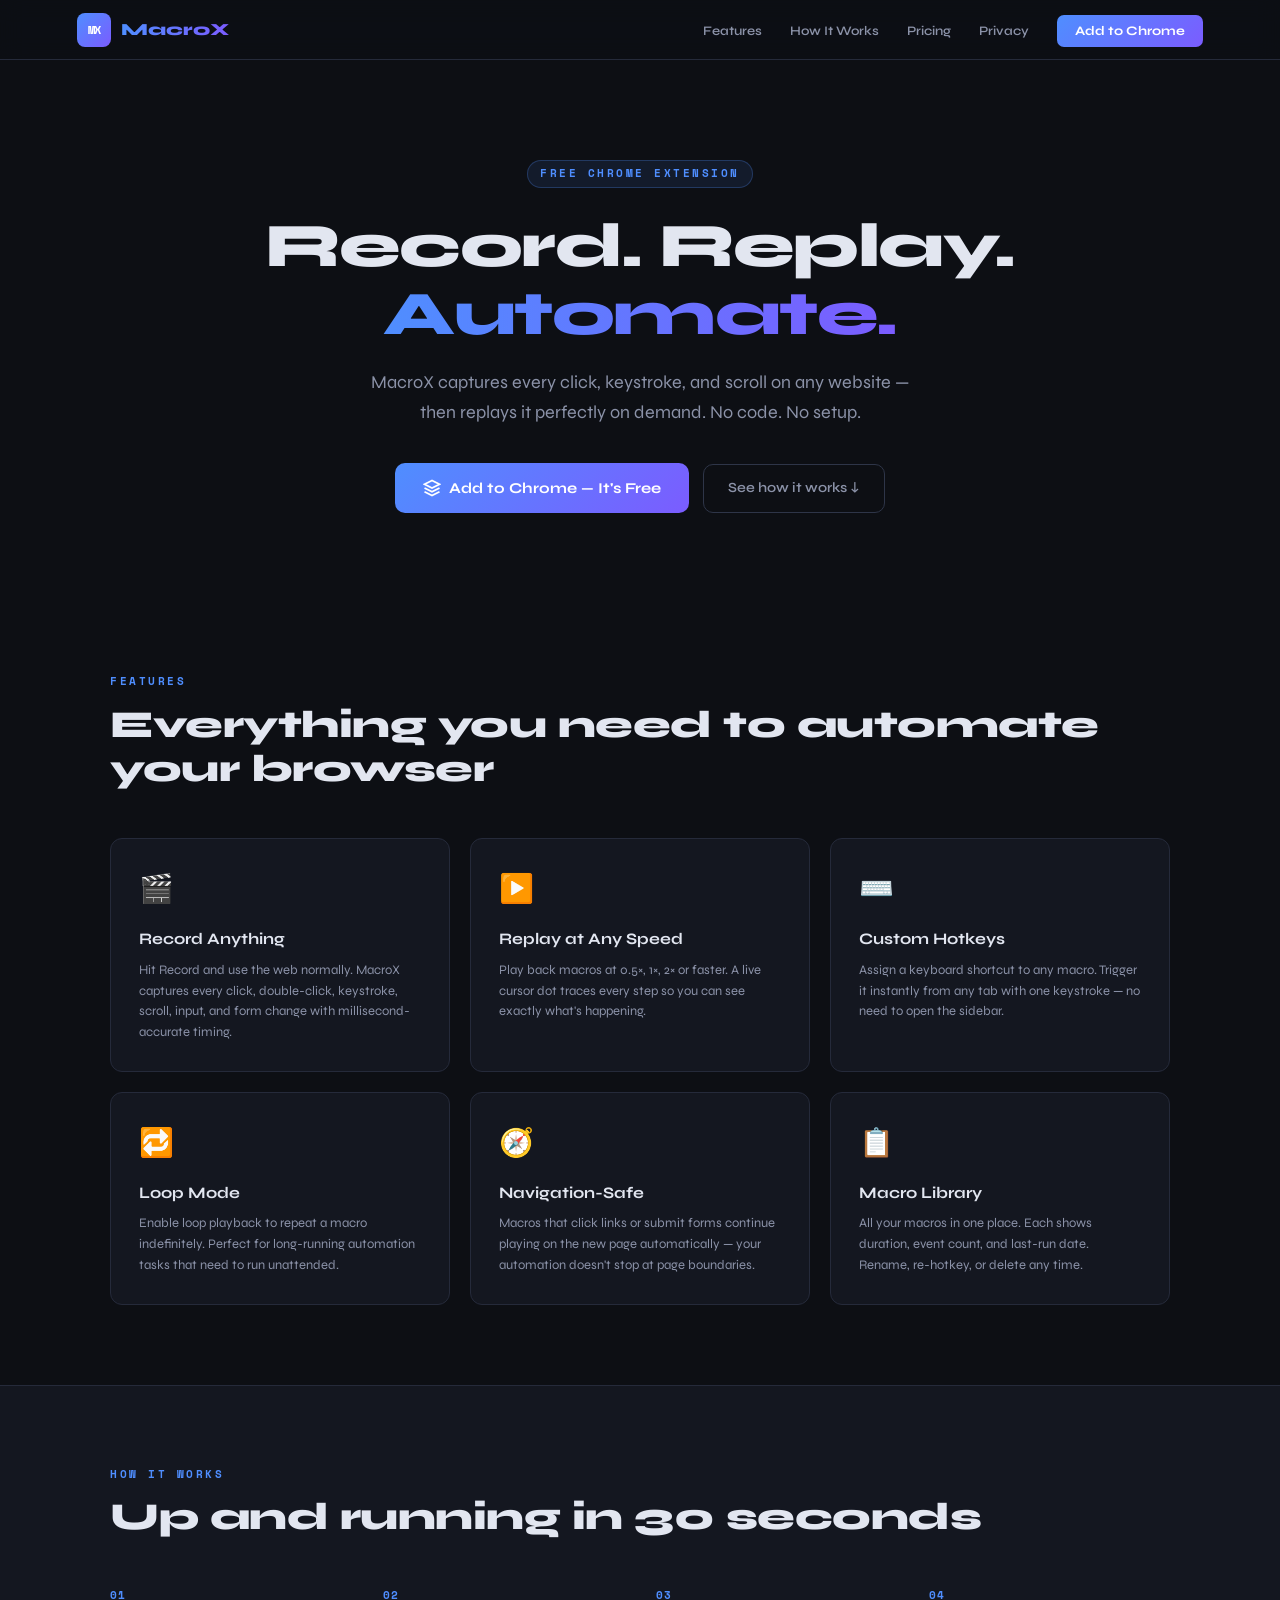
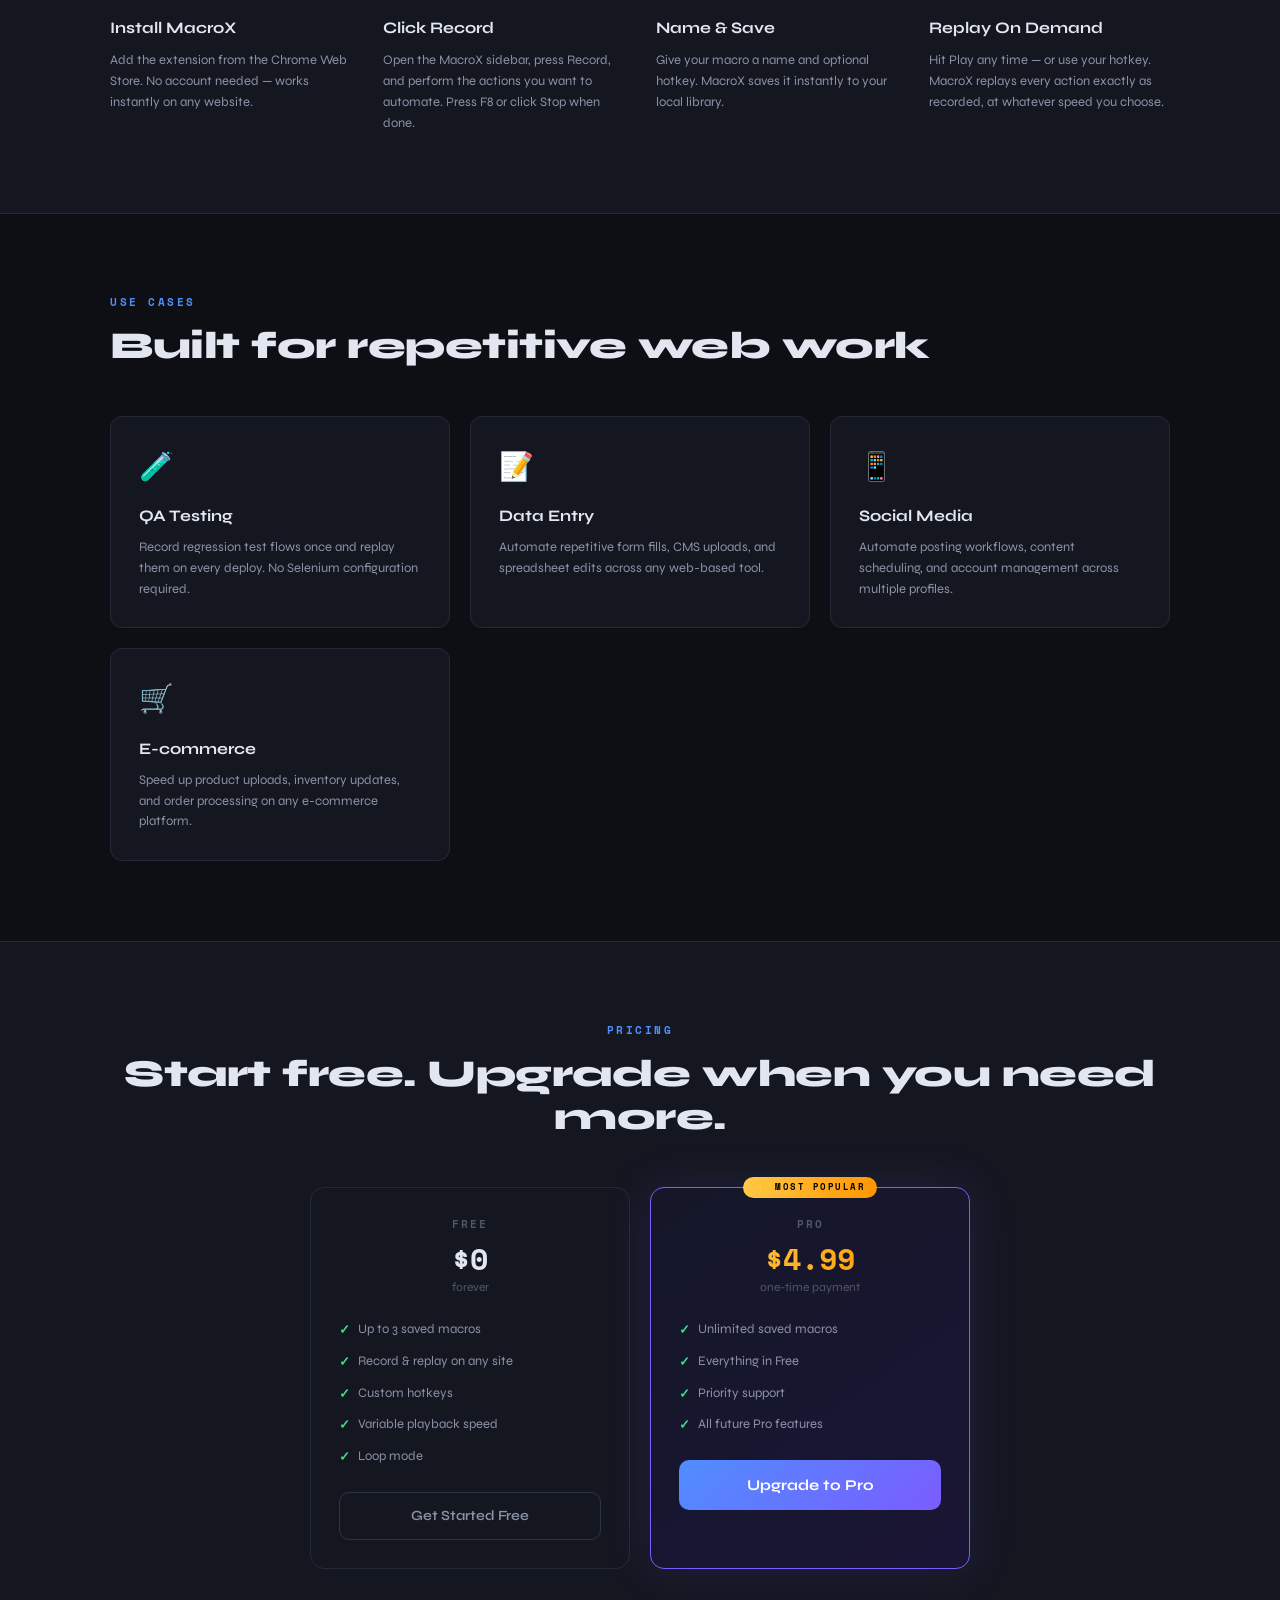
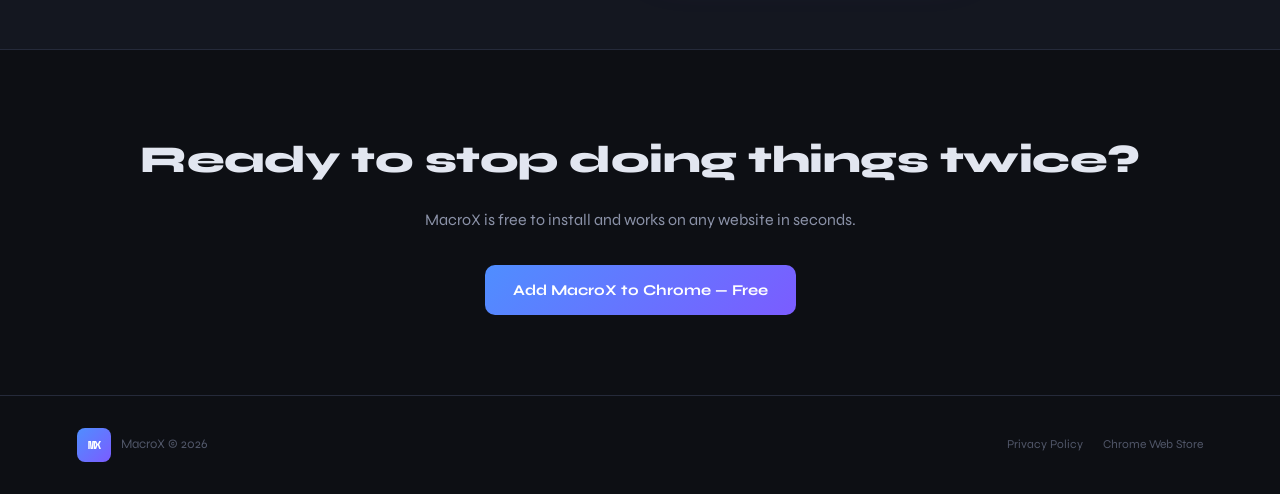
==== index.html @ e02ba6ea "feat: initial MacroX website Landing page with SEO, structured data, features, pricing, and CTA. Pri" ====
<!DOCTYPE html>
<html lang="en">
<head>
  <meta charset="UTF-8">
  <meta name="viewport" content="width=device-width, initial-scale=1.0">

  <!-- Primary SEO -->
  <title>MacroX — Browser Macro Recorder & Player for Chrome</title>
  <meta name="description" content="Record and replay browser macros in one click. Automate clicks, typing, scrolling, and form fills on any website — no coding required. Free Chrome extension.">
  <meta name="keywords" content="macro recorder, browser automation, chrome extension, auto clicker, replay clicks, keyboard shortcuts, task automation, web automation, form filler, workflow automation, mouse recorder, no-code automation">
  <meta name="author" content="MacroX">
  <link rel="canonical" href="https://sn3ll.github.io/macrox-chrome-extension/">

  <!-- Open Graph (social sharing) -->
  <meta property="og:type" content="website">
  <meta property="og:url" content="https://sn3ll.github.io/macrox-chrome-extension/">
  <meta property="og:title" content="MacroX — Browser Macro Recorder & Player">
  <meta property="og:description" content="Record and replay browser macros in one click. Automate any repetitive web task — no coding required.">
  <meta property="og:image" content="https://sn3ll.github.io/macrox-chrome-extension/og-image.png">

  <!-- Twitter Card -->
  <meta name="twitter:card" content="summary_large_image">
  <meta name="twitter:title" content="MacroX — Browser Macro Recorder & Player">
  <meta name="twitter:description" content="Automate any repetitive browser task. Record once, replay forever.">
  <meta name="twitter:image" content="https://sn3ll.github.io/macrox-chrome-extension/og-image.png">

  <!-- Favicon -->
  <link rel="icon" type="image/png" sizes="32x32" href="icons/icon32.png">
  <link rel="icon" type="image/png" sizes="16x16" href="icons/icon16.png">

  <!-- Structured Data (JSON-LD) -->
  <script type="application/ld+json">
  {
    "@context": "https://schema.org",
    "@type": "SoftwareApplication",
    "name": "MacroX",
    "operatingSystem": "Chrome",
    "applicationCategory": "BrowserApplication",
    "offers": [
      {
        "@type": "Offer",
        "price": "0",
        "priceCurrency": "USD",
        "name": "Free"
      },
      {
        "@type": "Offer",
        "price": "4.99",
        "priceCurrency": "USD",
        "name": "Pro"
      }
    ],
    "description": "Record and replay browser macros: clicks, typing, scrolling, and hotkeys — automate any repetitive web task in seconds.",
    "url": "https://sn3ll.github.io/macrox-chrome-extension/"
  }
  </script>

  <link rel="stylesheet" href="style.css">
</head>
<body>

  <!-- Navigation -->
  <nav>
    <a class="nav-logo" href="#">
      <div class="logo-mark">MX</div>
      <span class="logo-name">MacroX</span>
    </a>
    <ul class="nav-links">
      <li><a href="#features">Features</a></li>
      <li><a href="#how-it-works">How It Works</a></li>
      <li><a href="#pricing">Pricing</a></li>
      <li><a href="privacy.html">Privacy</a></li>
      <li><a class="nav-cta" href="https://chrome.google.com/webstore/detail/macrox/EXTENSION_ID" target="_blank" rel="noopener">Add to Chrome</a></li>
    </ul>
  </nav>

  <!-- Hero -->
  <section class="hero">
    <div class="hero-eyebrow">Free Chrome Extension</div>
    <h1>Record. Replay. <span>Automate.</span></h1>
    <p>MacroX captures every click, keystroke, and scroll on any website — then replays it perfectly on demand. No code. No setup.</p>
    <div class="hero-buttons">
      <a class="btn-primary" href="https://chrome.google.com/webstore/detail/macrox/EXTENSION_ID" target="_blank" rel="noopener">
        <svg width="18" height="18" viewBox="0 0 24 24" fill="none" stroke="currentColor" stroke-width="2.5"><path d="M12 2L2 7l10 5 10-5-10-5z"/><path d="M2 17l10 5 10-5M2 12l10 5 10-5"/></svg>
        Add to Chrome — It's Free
      </a>
      <a class="btn-ghost" href="#how-it-works">See how it works ↓</a>
    </div>
  </section>

  <!-- Features -->
  <section id="features">
    <div class="container">
      <div class="section-label">Features</div>
      <h2 class="section-title">Everything you need to automate your browser</h2>
      <div class="features-grid">

        <div class="feature-card">
          <span class="feature-icon">🎬</span>
          <h3>Record Anything</h3>
          <p>Hit Record and use the web normally. MacroX captures every click, double-click, keystroke, scroll, input, and form change with millisecond-accurate timing.</p>
        </div>

        <div class="feature-card">
          <span class="feature-icon">▶️</span>
          <h3>Replay at Any Speed</h3>
          <p>Play back macros at 0.5×, 1×, 2× or faster. A live cursor dot traces every step so you can see exactly what's happening.</p>
        </div>

        <div class="feature-card">
          <span class="feature-icon">⌨️</span>
          <h3>Custom Hotkeys</h3>
          <p>Assign a keyboard shortcut to any macro. Trigger it instantly from any tab with one keystroke — no need to open the sidebar.</p>
        </div>

        <div class="feature-card">
          <span class="feature-icon">🔁</span>
          <h3>Loop Mode</h3>
          <p>Enable loop playback to repeat a macro indefinitely. Perfect for long-running automation tasks that need to run unattended.</p>
        </div>

        <div class="feature-card">
          <span class="feature-icon">🧭</span>
          <h3>Navigation-Safe</h3>
          <p>Macros that click links or submit forms continue playing on the new page automatically — your automation doesn't stop at page boundaries.</p>
        </div>

        <div class="feature-card">
          <span class="feature-icon">📋</span>
          <h3>Macro Library</h3>
          <p>All your macros in one place. Each shows duration, event count, and last-run date. Rename, re-hotkey, or delete any time.</p>
        </div>

      </div>
    </div>
  </section>

  <!-- How It Works -->
  <section class="steps" id="how-it-works">
    <div class="container">
      <div class="section-label">How It Works</div>
      <h2 class="section-title">Up and running in 30 seconds</h2>
      <div class="steps-grid">
        <div class="step">
          <span class="step-num">01</span>
          <h3>Install MacroX</h3>
          <p>Add the extension from the Chrome Web Store. No account needed — works instantly on any website.</p>
        </div>
        <div class="step">
          <span class="step-num">02</span>
          <h3>Click Record</h3>
          <p>Open the MacroX sidebar, press Record, and perform the actions you want to automate. Press F8 or click Stop when done.</p>
        </div>
        <div class="step">
          <span class="step-num">03</span>
          <h3>Name &amp; Save</h3>
          <p>Give your macro a name and optional hotkey. MacroX saves it instantly to your local library.</p>
        </div>
        <div class="step">
          <span class="step-num">04</span>
          <h3>Replay On Demand</h3>
          <p>Hit Play any time — or use your hotkey. MacroX replays every action exactly as recorded, at whatever speed you choose.</p>
        </div>
      </div>
    </div>
  </section>

  <!-- Use Cases -->
  <section id="use-cases">
    <div class="container">
      <div class="section-label">Use Cases</div>
      <h2 class="section-title">Built for repetitive web work</h2>
      <div class="features-grid">
        <div class="feature-card">
          <span class="feature-icon">🧪</span>
          <h3>QA Testing</h3>
          <p>Record regression test flows once and replay them on every deploy. No Selenium configuration required.</p>
        </div>
        <div class="feature-card">
          <span class="feature-icon">📝</span>
          <h3>Data Entry</h3>
          <p>Automate repetitive form fills, CMS uploads, and spreadsheet edits across any web-based tool.</p>
        </div>
        <div class="feature-card">
          <span class="feature-icon">📱</span>
          <h3>Social Media</h3>
          <p>Automate posting workflows, content scheduling, and account management across multiple profiles.</p>
        </div>
        <div class="feature-card">
          <span class="feature-icon">🛒</span>
          <h3>E-commerce</h3>
          <p>Speed up product uploads, inventory updates, and order processing on any e-commerce platform.</p>
        </div>
      </div>
    </div>
  </section>

  <!-- Pricing -->
  <section id="pricing" style="background: var(--bg2); border-top: 1px solid var(--border); border-bottom: 1px solid var(--border);">
    <div class="container" style="text-align:center">
      <div class="section-label" style="justify-content:center;display:flex">Pricing</div>
      <h2 class="section-title">Start free. Upgrade when you need more.</h2>
      <div class="pricing-grid">

        <div class="plan-card">
          <div class="plan-name">Free</div>
          <div class="plan-price">$0</div>
          <div class="plan-cycle">forever</div>
          <ul class="plan-features">
            <li>Up to 3 saved macros</li>
            <li>Record &amp; replay on any site</li>
            <li>Custom hotkeys</li>
            <li>Variable playback speed</li>
            <li>Loop mode</li>
          </ul>
          <a class="btn-ghost" href="https://chrome.google.com/webstore/detail/macrox/EXTENSION_ID" target="_blank" rel="noopener" style="width:100%;justify-content:center">Get Started Free</a>
        </div>

        <div class="plan-card featured">
          <div class="plan-name">Pro</div>
          <div class="plan-price gold">$4.99</div>
          <div class="plan-cycle">one-time payment</div>
          <ul class="plan-features">
            <li>Unlimited saved macros</li>
            <li>Everything in Free</li>
            <li>Priority support</li>
            <li>All future Pro features</li>
          </ul>
          <a class="btn-primary" href="https://chrome.google.com/webstore/detail/macrox/EXTENSION_ID" target="_blank" rel="noopener" style="width:100%;justify-content:center">Upgrade to Pro</a>
        </div>

      </div>
    </div>
  </section>

  <!-- CTA -->
  <section style="text-align:center">
    <div class="container">
      <h2 style="font-size:clamp(24px,3.5vw,38px);font-weight:800;letter-spacing:-0.5px;margin-bottom:16px">Ready to stop doing things twice?</h2>
      <p style="color:var(--text2);max-width:460px;margin:0 auto 32px;font-size:16px">MacroX is free to install and works on any website in seconds.</p>
      <a class="btn-primary" href="https://chrome.google.com/webstore/detail/macrox/EXTENSION_ID" target="_blank" rel="noopener">
        Add MacroX to Chrome — Free
      </a>
    </div>
  </section>

  <!-- Footer -->
  <footer>
    <div style="display:flex;align-items:center;gap:10px">
      <div class="logo-mark">MX</div>
      <span style="font-size:13px;color:var(--text3)">MacroX © 2026</span>
    </div>
    <div style="display:flex;gap:20px">
      <a href="privacy.html">Privacy Policy</a>
      <a href="https://chrome.google.com/webstore/detail/macrox/EXTENSION_ID" target="_blank" rel="noopener">Chrome Web Store</a>
    </div>
  </footer>

</body>
</html>
---- style.css ----
/* MacroX Website — Shared Styles */
@import url('https://fonts.googleapis.com/css2?family=Space+Mono:wght@400;700&family=Syne:wght@400;600;700;800&display=swap');

*, *::before, *::after { box-sizing: border-box; margin: 0; padding: 0; }

:root {
  --bg:      #0d0f14;
  --bg2:     #141720;
  --bg3:     #1c2030;
  --border:  #252a3a;
  --border2: #2e3548;
  --accent:  #4f8eff;
  --accent2: #7b5cff;
  --gold:    #ffc947;
  --gold2:   #ff9500;
  --green:   #3ddc84;
  --text:    #e2e6f0;
  --text2:   #8b92a8;
  --text3:   #505668;
  --mono:    'Space Mono', monospace;
  --ui:      'Syne', sans-serif;
  --radius:  10px;
}

html { scroll-behavior: smooth; }

body {
  background: var(--bg);
  color: var(--text);
  font-family: var(--ui);
  font-size: 15px;
  line-height: 1.6;
  overflow-x: hidden;
}

a { color: var(--accent); text-decoration: none; }
a:hover { text-decoration: underline; }

/* ── Nav ───────────────────────────────────────────────── */
nav {
  position: sticky;
  top: 0;
  z-index: 100;
  background: rgba(13,15,20,0.85);
  backdrop-filter: blur(12px);
  -webkit-backdrop-filter: blur(12px);
  border-bottom: 1px solid var(--border);
  padding: 0 6vw;
  display: flex;
  align-items: center;
  justify-content: space-between;
  height: 60px;
}

.nav-logo {
  display: flex;
  align-items: center;
  gap: 10px;
  text-decoration: none;
}

.logo-mark {
  width: 34px; height: 34px;
  background: linear-gradient(135deg, var(--accent), var(--accent2));
  border-radius: 8px;
  display: flex; align-items: center; justify-content: center;
  font-family: var(--mono);
  font-weight: 700; font-size: 12px; color: #fff;
  letter-spacing: -1px;
  flex-shrink: 0;
}

.logo-name {
  font-family: var(--ui);
  font-weight: 800;
  font-size: 17px;
  background: linear-gradient(90deg, var(--accent), var(--accent2));
  -webkit-background-clip: text;
  -webkit-text-fill-color: transparent;
}

.nav-links {
  display: flex;
  align-items: center;
  gap: 28px;
  list-style: none;
}

.nav-links a {
  font-size: 13px;
  font-weight: 600;
  color: var(--text2);
  transition: color 0.15s;
}

.nav-links a:hover { color: var(--text); text-decoration: none; }

.nav-cta {
  background: linear-gradient(135deg, var(--accent), var(--accent2));
  color: #fff !important;
  padding: 8px 18px;
  border-radius: 7px;
  font-size: 13px !important;
  font-weight: 700 !important;
  transition: opacity 0.15s !important;
}

.nav-cta:hover { opacity: 0.85; }

/* ── Sections ──────────────────────────────────────────── */
section { padding: 80px 6vw; }

.container {
  max-width: 1060px;
  margin: 0 auto;
}

/* ── Hero ──────────────────────────────────────────────── */
.hero {
  padding: 100px 6vw 80px;
  text-align: center;
}

.hero-eyebrow {
  display: inline-block;
  font-family: var(--mono);
  font-size: 11px;
  font-weight: 700;
  letter-spacing: 2.5px;
  text-transform: uppercase;
  color: var(--accent);
  background: rgba(79,142,255,0.1);
  border: 1px solid rgba(79,142,255,0.25);
  padding: 4px 12px;
  border-radius: 20px;
  margin-bottom: 24px;
}

.hero h1 {
  font-size: clamp(32px, 5vw, 62px);
  font-weight: 800;
  line-height: 1.1;
  letter-spacing: -1.5px;
  margin-bottom: 20px;
  max-width: 820px;
  margin-left: auto;
  margin-right: auto;
}

.hero h1 span {
  background: linear-gradient(90deg, var(--accent), var(--accent2));
  -webkit-background-clip: text;
  -webkit-text-fill-color: transparent;
}

.hero p {
  font-size: clamp(15px, 2vw, 18px);
  color: var(--text2);
  max-width: 560px;
  margin: 0 auto 36px;
  line-height: 1.65;
}

.hero-buttons {
  display: flex;
  align-items: center;
  justify-content: center;
  gap: 14px;
  flex-wrap: wrap;
}

.btn-primary {
  display: inline-flex;
  align-items: center;
  gap: 8px;
  background: linear-gradient(135deg, var(--accent), var(--accent2));
  color: #fff;
  font-family: var(--ui);
  font-weight: 700;
  font-size: 15px;
  padding: 13px 28px;
  border-radius: var(--radius);
  transition: opacity 0.15s, transform 0.15s;
  text-decoration: none;
}

.btn-primary:hover { opacity: 0.88; transform: translateY(-1px); text-decoration: none; }

.btn-ghost {
  display: inline-flex;
  align-items: center;
  gap: 8px;
  background: transparent;
  color: var(--text2);
  font-family: var(--ui);
  font-weight: 600;
  font-size: 14px;
  padding: 12px 24px;
  border-radius: var(--radius);
  border: 1px solid var(--border2);
  transition: border-color 0.15s, color 0.15s;
  text-decoration: none;
}

.btn-ghost:hover { border-color: var(--accent); color: var(--text); text-decoration: none; }

/* ── Feature Grid ──────────────────────────────────────── */
.section-label {
  font-family: var(--mono);
  font-size: 11px;
  font-weight: 700;
  letter-spacing: 2.5px;
  text-transform: uppercase;
  color: var(--accent);
  margin-bottom: 12px;
}

.section-title {
  font-size: clamp(24px, 3.5vw, 38px);
  font-weight: 800;
  letter-spacing: -0.5px;
  margin-bottom: 48px;
  line-height: 1.15;
}

.features-grid {
  display: grid;
  grid-template-columns: repeat(auto-fit, minmax(280px, 1fr));
  gap: 20px;
}

.feature-card {
  background: var(--bg2);
  border: 1px solid var(--border);
  border-radius: 12px;
  padding: 28px;
  transition: border-color 0.2s;
}

.feature-card:hover { border-color: var(--border2); }

.feature-icon {
  font-size: 28px;
  margin-bottom: 14px;
  display: block;
}

.feature-card h3 {
  font-size: 16px;
  font-weight: 700;
  margin-bottom: 8px;
}

.feature-card p {
  font-size: 13px;
  color: var(--text2);
  line-height: 1.6;
}

/* ── Steps ─────────────────────────────────────────────── */
.steps {
  background: var(--bg2);
  border-top: 1px solid var(--border);
  border-bottom: 1px solid var(--border);
}

.steps-grid {
  display: grid;
  grid-template-columns: repeat(auto-fit, minmax(200px, 1fr));
  gap: 32px;
  counter-reset: step;
}

.step {
  display: flex;
  flex-direction: column;
  gap: 10px;
  counter-increment: step;
}

.step-num {
  font-family: var(--mono);
  font-size: 11px;
  font-weight: 700;
  letter-spacing: 1px;
  color: var(--accent);
}

.step h3 { font-size: 16px; font-weight: 700; }
.step p { font-size: 13px; color: var(--text2); }

/* ── Pricing ───────────────────────────────────────────── */
.pricing-grid {
  display: grid;
  grid-template-columns: 1fr 1fr;
  gap: 20px;
  max-width: 660px;
  margin: 0 auto;
}

@media (max-width: 540px) {
  .pricing-grid { grid-template-columns: 1fr; }
}

.plan-card {
  background: var(--bg2);
  border: 1px solid var(--border);
  border-radius: 14px;
  padding: 28px;
  position: relative;
}

.plan-card.featured {
  border-color: var(--accent2);
  background: linear-gradient(145deg, #141728, #1a1535);
  box-shadow: 0 0 48px rgba(123,92,255,0.14);
}

.plan-card.featured::before {
  content: '⚡ MOST POPULAR';
  position: absolute;
  top: -11px;
  left: 50%;
  transform: translateX(-50%);
  background: linear-gradient(90deg, var(--gold), var(--gold2));
  color: #000;
  font-family: var(--mono);
  font-size: 9px;
  font-weight: 700;
  letter-spacing: 1.5px;
  padding: 3px 12px;
  border-radius: 20px;
  white-space: nowrap;
}

.plan-name {
  font-family: var(--mono);
  font-size: 11px;
  font-weight: 700;
  letter-spacing: 2px;
  text-transform: uppercase;
  color: var(--text3);
  margin-bottom: 10px;
}

.plan-price {
  font-family: var(--mono);
  font-size: 30px;
  font-weight: 700;
  margin-bottom: 4px;
  line-height: 1;
}

.plan-price.gold {
  background: linear-gradient(90deg, var(--gold), var(--gold2));
  -webkit-background-clip: text;
  -webkit-text-fill-color: transparent;
}

.plan-cycle {
  font-size: 12px;
  color: var(--text3);
  margin-bottom: 22px;
}

.plan-features {
  list-style: none;
  display: flex;
  flex-direction: column;
  gap: 10px;
  margin-bottom: 24px;
}

.plan-features li {
  display: flex;
  align-items: flex-start;
  gap: 8px;
  font-size: 13px;
  color: var(--text2);
}

.plan-features li::before {
  content: '✓';
  color: var(--green);
  font-weight: 700;
  flex-shrink: 0;
  margin-top: 1px;
}

/* ── Footer ────────────────────────────────────────────── */
footer {
  border-top: 1px solid var(--border);
  padding: 32px 6vw;
  display: flex;
  align-items: center;
  justify-content: space-between;
  flex-wrap: wrap;
  gap: 14px;
}

footer p {
  font-size: 12px;
  color: var(--text3);
}

footer a {
  font-size: 12px;
  color: var(--text3);
}

footer a:hover { color: var(--text2); }

/* ── Responsive ────────────────────────────────────────── */
@media (max-width: 640px) {
  nav { padding: 0 20px; }
  .nav-links { display: none; }
  section { padding: 60px 20px; }
  .hero { padding: 70px 20px 60px; }
  footer { flex-direction: column; align-items: flex-start; }
}
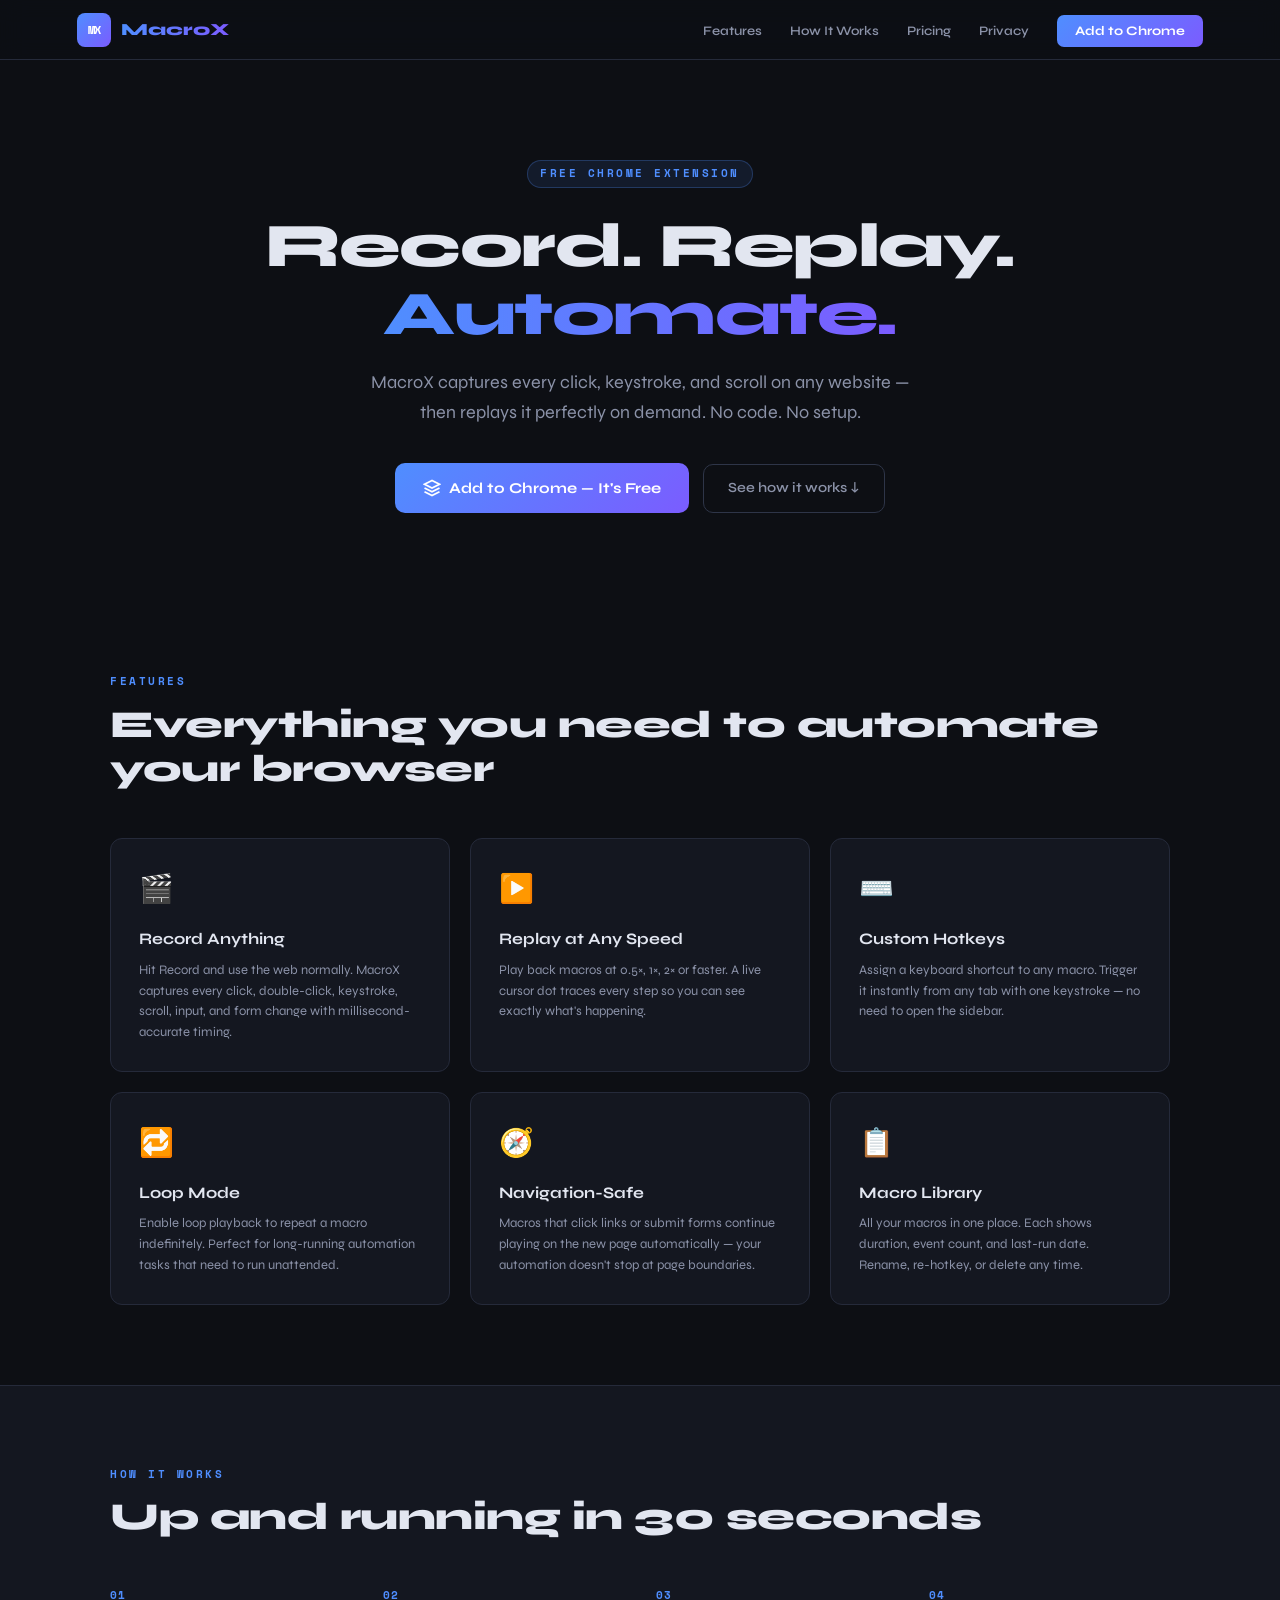
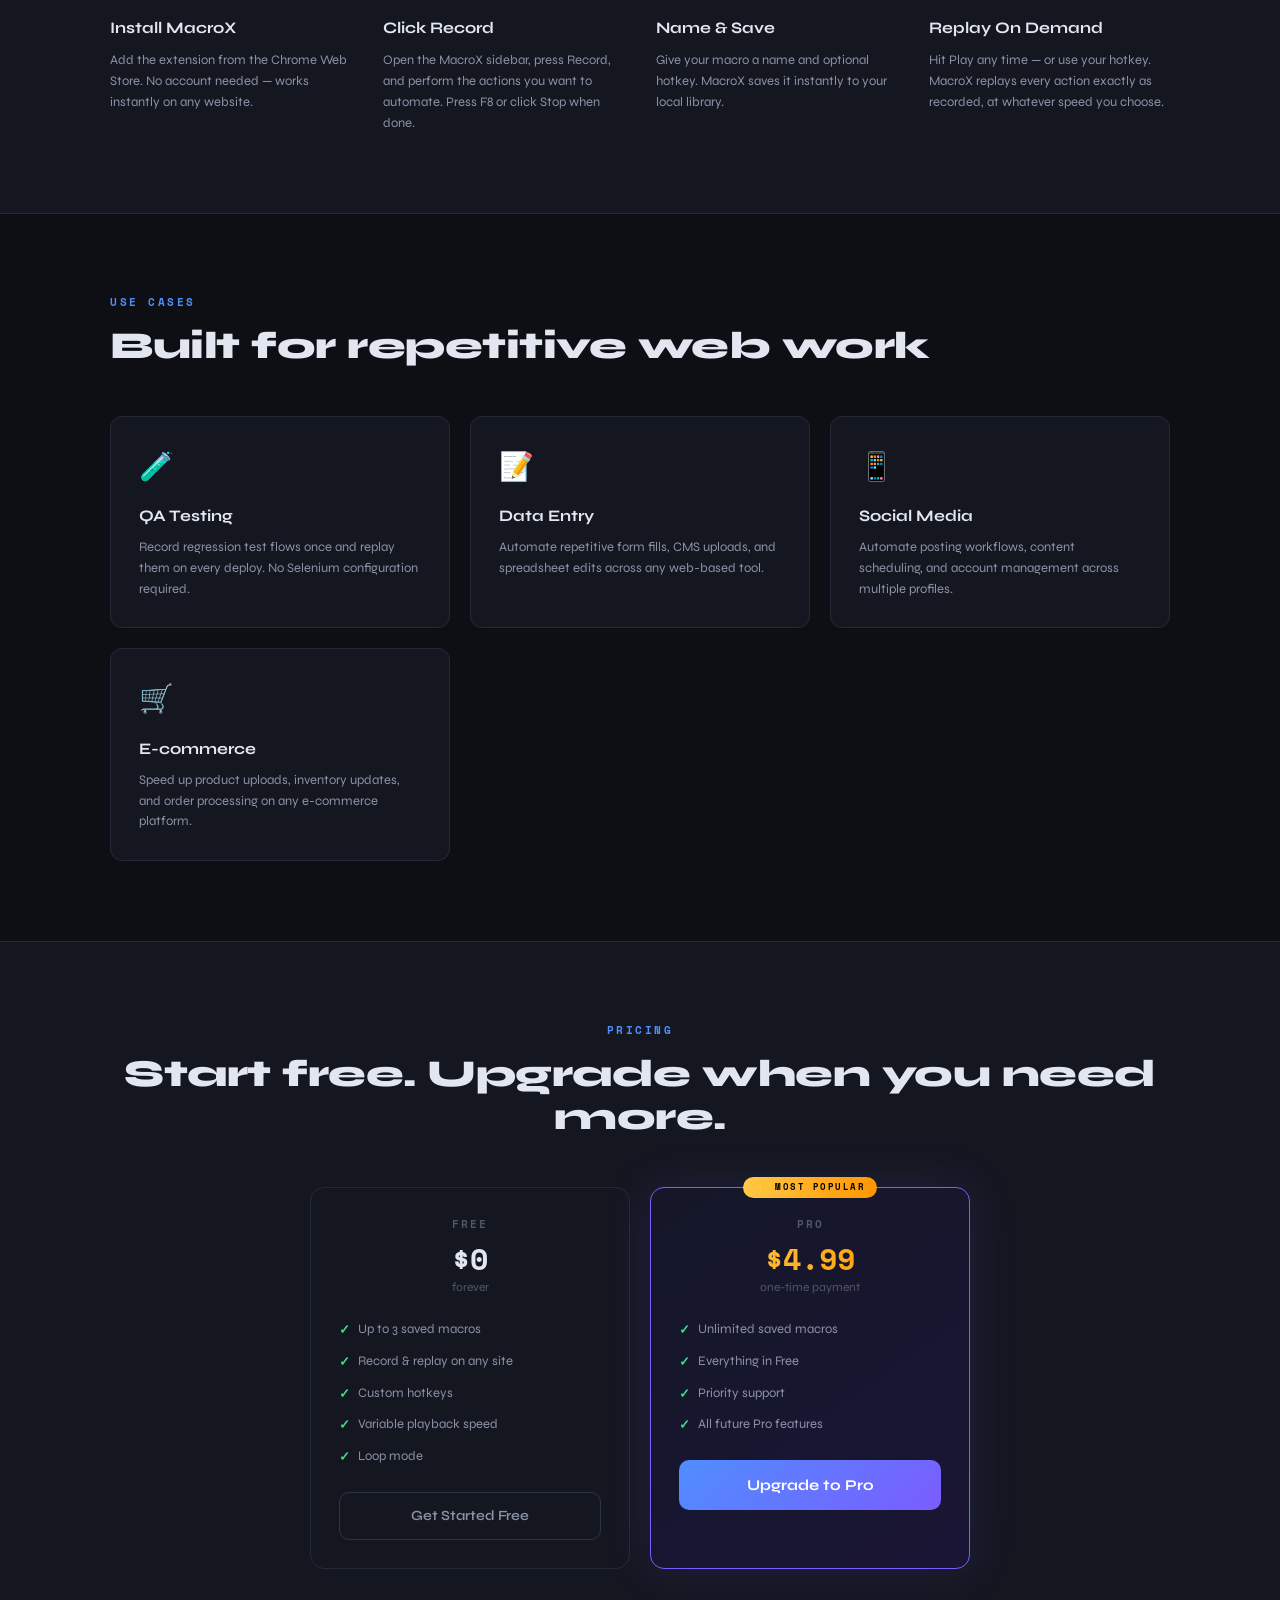
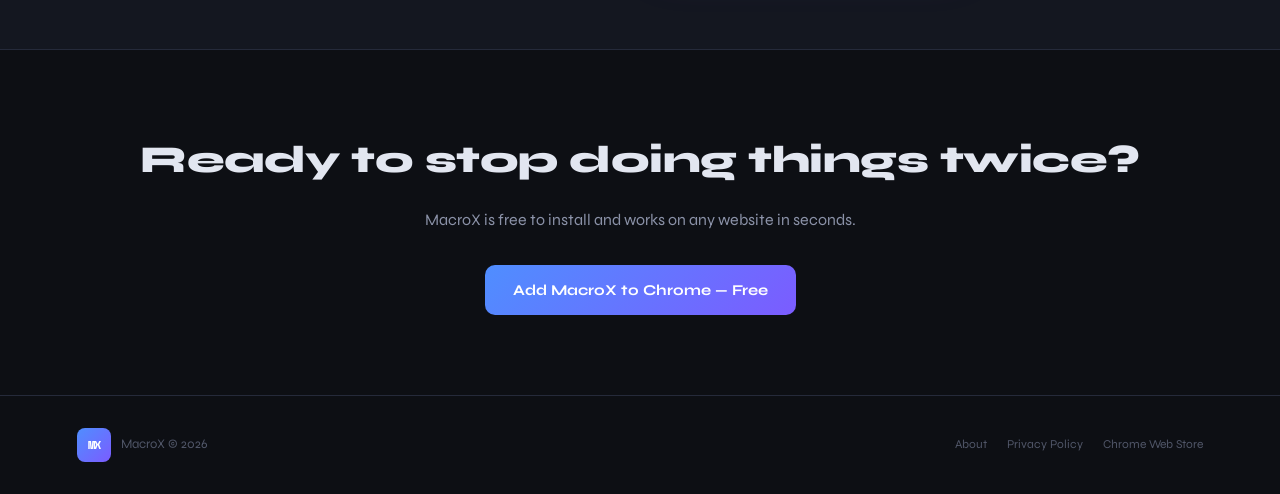
==== commit 3a2b94dc: "feat: add README, about page, and nav About links - README.md: SEO-rich repo description with badges" ====
--- a/index.html
+++ b/index.html
@@ -251,6 +251,7 @@
       <span style="font-size:13px;color:var(--text3)">MacroX © 2026</span>
     </div>
     <div style="display:flex;gap:20px">
+      <a href="about.html">About</a>
       <a href="privacy.html">Privacy Policy</a>
       <a href="https://chrome.google.com/webstore/detail/macrox/EXTENSION_ID" target="_blank" rel="noopener">Chrome Web Store</a>
     </div>
